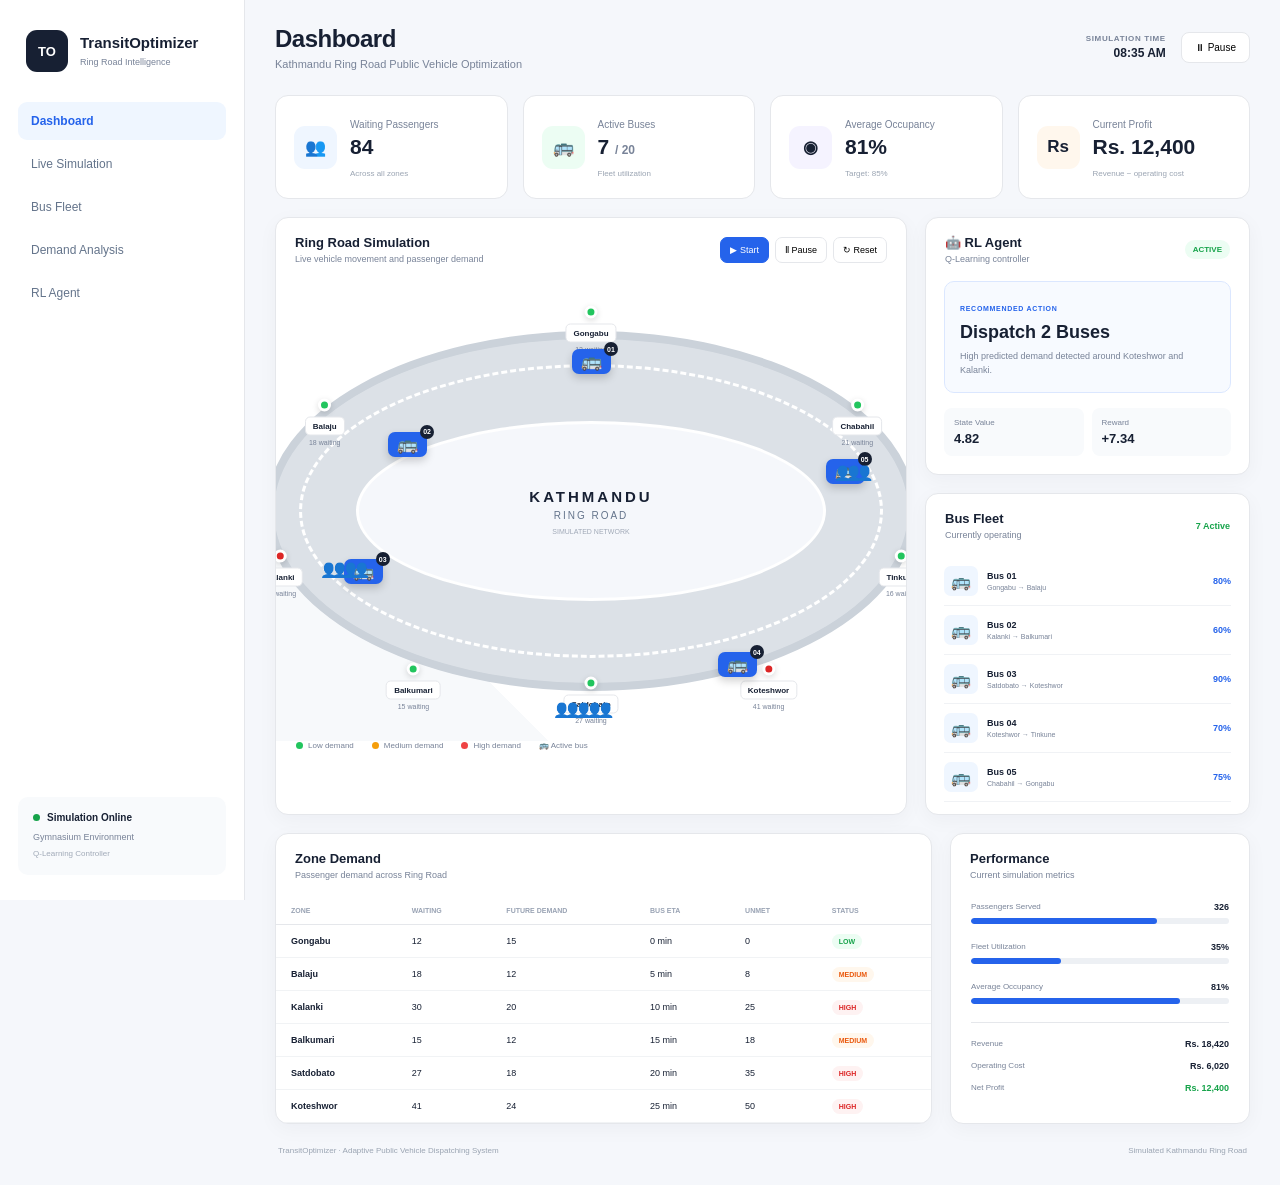
==== frontend/index.html @ d23e1bdd "feat:add static frontend" ====
<!DOCTYPE html>
<html lang="en">
<head>
    <meta charset="UTF-8">
    <meta name="viewport" content="width=device-width, initial-scale=1.0">

    <title>TransitOptimizer</title>

    <link rel="stylesheet" href="style.css">
</head>

<body>

<div class="app">

    <!-- SIDEBAR -->
    <aside class="sidebar">

        <div class="logo">
            <div class="logo-icon">TO</div>
            <div>
                <h2>TransitOptimizer</h2>
                <span>Ring Road Intelligence</span>
            </div>
        </div>

        <nav>
            <a class="active">Dashboard</a>
            <a>Live Simulation</a>
            <a>Bus Fleet</a>
            <a>Demand Analysis</a>
            <a>RL Agent</a>
        </nav>

        <div class="sidebar-bottom">
            <div class="system-status">
                <span class="status-dot"></span>
                Simulation Online
            </div>

            <p>Gymnasium Environment</p>
            <small>Q-Learning Controller</small>
        </div>

    </aside>


    <!-- MAIN -->
    <main class="main">

        <!-- TOP BAR -->
        <header class="topbar">

            <div>
                <h1>Dashboard</h1>
                <p>Kathmandu Ring Road Public Vehicle Optimization</p>
            </div>

            <div class="top-right">

                <div class="simulation-time">
                    <span>SIMULATION TIME</span>
                    <strong>08:35 AM</strong>
                </div>

                <button class="pause-btn">
                    ⏸ Pause
                </button>

            </div>

        </header>


        <!-- KPI CARDS -->
        <section class="stats">

            <div class="stat-card">

                <div class="stat-icon blue">
                    👥
                </div>

                <div>
                    <span>Waiting Passengers</span>
                    <h2>84</h2>
                    <small>Across all zones</small>
                </div>

            </div>


            <div class="stat-card">

                <div class="stat-icon green">
                    🚌
                </div>

                <div>
                    <span>Active Buses</span>
                    <h2>7 <small>/ 20</small></h2>
                    <small>Fleet utilization</small>
                </div>

            </div>


            <div class="stat-card">

                <div class="stat-icon purple">
                    ◉
                </div>

                <div>
                    <span>Average Occupancy</span>
                    <h2>81%</h2>
                    <small>Target: 85%</small>
                </div>

            </div>


            <div class="stat-card">

                <div class="stat-icon orange">
                    Rs
                </div>

                <div>
                    <span>Current Profit</span>
                    <h2>Rs. 12,400</h2>
                    <small>Revenue − operating cost</small>
                </div>

            </div>

        </section>


        <!-- MAIN CONTENT -->
        <section class="content-grid">


            <!-- MAP -->
            <div class="card map-card">

                <div class="card-header">

                    <div>
                        <h2>Ring Road Simulation</h2>
                        <p>Live vehicle movement and passenger demand</p>
                    </div>

                    <div class="map-actions">
                        <button class="active">▶ Start</button>
                        <button>Ⅱ Pause</button>
                        <button>↻ Reset</button>
                    </div>

                </div>


                <div class="map">

                    <!-- ROAD -->
                    <div class="ring-road">

                        <div class="inner-road">

                            <div class="center-content">

                                <strong>KATHMANDU</strong>

                                <span>RING ROAD</span>

                                <small>SIMULATED NETWORK</small>

                            </div>

                        </div>

                        <!-- BUSES -->

                        <div class="bus bus1">
                            🚌
                            <span>01</span>
                        </div>

                        <div class="bus bus2">
                            🚌
                            <span>02</span>
                        </div>

                        <div class="bus bus3">
                            🚌
                            <span>03</span>
                        </div>

                        <div class="bus bus4">
                            🚌
                            <span>04</span>
                        </div>

                        <div class="bus bus5">
                            🚌
                            <span>05</span>
                        </div>


                        <!-- STOPS -->

                        <div class="stop gongabu">
                            <b>●</b>
                            <span>Gongabu</span>
                            <small>12 waiting</small>
                        </div>

                        <div class="stop balaju">
                            <b>●</b>
                            <span>Balaju</span>
                            <small>18 waiting</small>
                        </div>

                        <div class="stop kalanki high">
                            <b>●</b>
                            <span>Kalanki</span>
                            <small>30 waiting</small>
                        </div>

                        <div class="stop balkumari">
                            <b>●</b>
                            <span>Balkumari</span>
                            <small>15 waiting</small>
                        </div>

                        <div class="stop satdobato">
                            <b>●</b>
                            <span>Satdobato</span>
                            <small>27 waiting</small>
                        </div>

                        <div class="stop koteshwor high">
                            <b>●</b>
                            <span>Koteshwor</span>
                            <small>41 waiting</small>
                        </div>

                        <div class="stop tinkune">
                            <b>●</b>
                            <span>Tinkune</span>
                            <small>16 waiting</small>
                        </div>

                        <div class="stop chabahil">
                            <b>●</b>
                            <span>Chabahil</span>
                            <small>21 waiting</small>
                        </div>

                    </div>

                    <!-- PEOPLE -->

                    <div class="people people1">
                        👤 👤 👤 👤
                    </div>

                    <div class="people people2">
                        👤 👤 👤
                    </div>

                    <div class="people people3">
                        👤 👤 👤 👤 👤
                    </div>

                </div>


                <div class="legend">

                    <span>
                        <i class="green-dot"></i>
                        Low demand
                    </span>

                    <span>
                        <i class="yellow-dot"></i>
                        Medium demand
                    </span>

                    <span>
                        <i class="red-dot"></i>
                        High demand
                    </span>

                    <span>
                        🚌 Active bus
                    </span>

                </div>

            </div>


            <!-- RIGHT PANEL -->
            <div class="right-column">


                <!-- RL AGENT -->
                <div class="card agent-card">

                    <div class="card-header">

                        <div>
                            <h2>🤖 RL Agent</h2>
                            <p>Q-Learning controller</p>
                        </div>

                        <span class="agent-badge">
                            ACTIVE
                        </span>

                    </div>


                    <div class="decision">

                        <span>RECOMMENDED ACTION</span>

                        <h2>
                            Dispatch 2 Buses
                        </h2>

                        <p>
                            High predicted demand detected around
                            Koteshwor and Kalanki.
                        </p>

                    </div>


                    <div class="agent-values">

                        <div>
                            <span>State Value</span>
                            <strong>4.82</strong>
                        </div>

                        <div>
                            <span>Reward</span>
                            <strong>+7.34</strong>
                        </div>

                    </div>

                </div>


                <!-- BUS FLEET -->
                <div class="card fleet-card">

                    <div class="card-header">

                        <div>
                            <h2>Bus Fleet</h2>
                            <p>Currently operating</p>
                        </div>

                        <strong class="active-count">
                            7 Active
                        </strong>

                    </div>


                    <div class="bus-list">

                        <div class="bus-row">
                            <div class="bus-avatar">🚌</div>

                            <div>
                                <strong>Bus 01</strong>
                                <small>Gongabu → Balaju</small>
                            </div>

                            <b>80%</b>
                        </div>


                        <div class="bus-row">
                            <div class="bus-avatar">🚌</div>

                            <div>
                                <strong>Bus 02</strong>
                                <small>Kalanki → Balkumari</small>
                            </div>

                            <b>60%</b>
                        </div>


                        <div class="bus-row">
                            <div class="bus-avatar">🚌</div>

                            <div>
                                <strong>Bus 03</strong>
                                <small>Satdobato → Koteshwor</small>
                            </div>

                            <b>90%</b>
                        </div>


                        <div class="bus-row">
                            <div class="bus-avatar">🚌</div>

                            <div>
                                <strong>Bus 04</strong>
                                <small>Koteshwor → Tinkune</small>
                            </div>

                            <b>70%</b>
                        </div>


                        <div class="bus-row">
                            <div class="bus-avatar">🚌</div>

                            <div>
                                <strong>Bus 05</strong>
                                <small>Chabahil → Gongabu</small>
                            </div>

                            <b>75%</b>
                        </div>

                    </div>

                </div>

            </div>

        </section>


        <!-- LOWER SECTION -->
        <section class="lower-grid">


            <!-- DEMAND TABLE -->
            <div class="card">

                <div class="card-header">

                    <div>
                        <h2>Zone Demand</h2>
                        <p>Passenger demand across Ring Road</p>
                    </div>

                </div>


                <div class="table-wrapper">

                    <table>

                        <thead>

                        <tr>
                            <th>ZONE</th>
                            <th>WAITING</th>
                            <th>FUTURE DEMAND</th>
                            <th>BUS ETA</th>
                            <th>UNMET</th>
                            <th>STATUS</th>
                        </tr>

                        </thead>

                        <tbody>

                        <tr>
                            <td>Gongabu</td>
                            <td>12</td>
                            <td>15</td>
                            <td>0 min</td>
                            <td>0</td>
                            <td><span class="badge low">LOW</span></td>
                        </tr>

                        <tr>
                            <td>Balaju</td>
                            <td>18</td>
                            <td>12</td>
                            <td>5 min</td>
                            <td>8</td>
                            <td><span class="badge medium">MEDIUM</span></td>
                        </tr>

                        <tr>
                            <td>Kalanki</td>
                            <td>30</td>
                            <td>20</td>
                            <td>10 min</td>
                            <td>25</td>
                            <td><span class="badge high">HIGH</span></td>
                        </tr>

                        <tr>
                            <td>Balkumari</td>
                            <td>15</td>
                            <td>12</td>
                            <td>15 min</td>
                            <td>18</td>
                            <td><span class="badge medium">MEDIUM</span></td>
                        </tr>

                        <tr>
                            <td>Satdobato</td>
                            <td>27</td>
                            <td>18</td>
                            <td>20 min</td>
                            <td>35</td>
                            <td><span class="badge high">HIGH</span></td>
                        </tr>

                        <tr>
                            <td>Koteshwor</td>
                            <td>41</td>
                            <td>24</td>
                            <td>25 min</td>
                            <td>50</td>
                            <td><span class="badge high">HIGH</span></td>
                        </tr>

                        </tbody>

                    </table>

                </div>

            </div>


            <!-- PERFORMANCE -->
            <div class="card performance">

                <div class="card-header">

                    <div>
                        <h2>Performance</h2>
                        <p>Current simulation metrics</p>
                    </div>

                </div>


                <div class="metric">

                    <div>
                        <span>Passengers Served</span>
                        <strong>326</strong>
                    </div>

                    <div class="progress">
                        <i style="width:72%"></i>
                    </div>

                </div>


                <div class="metric">

                    <div>
                        <span>Fleet Utilization</span>
                        <strong>35%</strong>
                    </div>

                    <div class="progress">
                        <i style="width:35%"></i>
                    </div>

                </div>


                <div class="metric">

                    <div>
                        <span>Average Occupancy</span>
                        <strong>81%</strong>
                    </div>

                    <div class="progress">
                        <i style="width:81%"></i>
                    </div>

                </div>


                <div class="financials">

                    <div>
                        <span>Revenue</span>
                        <strong>Rs. 18,420</strong>
                    </div>

                    <div>
                        <span>Operating Cost</span>
                        <strong>Rs. 6,020</strong>
                    </div>

                    <div>
                        <span>Net Profit</span>
                        <strong class="profit">Rs. 12,400</strong>
                    </div>

                </div>

            </div>

        </section>


        <footer>
            TransitOptimizer · Adaptive Public Vehicle Dispatching System
            <span>Simulated Kathmandu Ring Road</span>
        </footer>

    </main>

</div>

<script src="app.js"></script>

</body>
</html>
---- frontend/style.css ----
* {
    margin: 0;
    padding: 0;
    box-sizing: border-box;
}

:root {

    --background: #f5f7fb;

    --white: #ffffff;

    --border: #e5e7eb;

    --text: #172033;

    --muted: #788398;

    --primary: #2563eb;

    --green: #16a34a;

    --yellow: #f59e0b;

    --red: #dc2626;

    --purple: #7c3aed;

    --orange: #ea580c;

}


body {

    font-family:
        Inter,
        -apple-system,
        BlinkMacSystemFont,
        "Segoe UI",
        sans-serif;

    background: var(--background);

    color: var(--text);

}


/* ============================= */
/* APP */
/* ============================= */

.app {

    display: flex;

    min-height: 100vh;

}


/* ============================= */
/* SIDEBAR */
/* ============================= */

.sidebar {

    width: 245px;

    background: #ffffff;

    border-right: 1px solid var(--border);

    padding: 25px 18px;

    display: flex;

    flex-direction: column;

    position: fixed;

    height: 100vh;

}


.logo {

    display: flex;

    align-items: center;

    gap: 12px;

    padding: 5px 8px 30px;

}


.logo-icon {

    width: 42px;

    height: 42px;

    border-radius: 11px;

    background: #172033;

    color: white;

    display: flex;

    align-items: center;

    justify-content: center;

    font-weight: 800;

    font-size: 13px;

}


.logo h2 {

    font-size: 15px;

}


.logo span {

    font-size: 9px;

    color: var(--muted);

}


nav {

    display: flex;

    flex-direction: column;

    gap: 5px;

}


nav a {

    padding: 12px 13px;

    border-radius: 9px;

    font-size: 12px;

    color: #64748b;

    cursor: pointer;

}


nav a:hover {

    background: #f3f6fa;

}


nav a.active {

    background: #eff6ff;

    color: var(--primary);

    font-weight: 700;

}


.sidebar-bottom {

    margin-top: auto;

    padding: 15px;

    border-radius: 10px;

    background: #f8fafc;

}


.system-status {

    display: flex;

    align-items: center;

    gap: 7px;

    font-size: 10px;

    font-weight: 600;

    margin-bottom: 9px;

}


.status-dot {

    width: 7px;

    height: 7px;

    background: var(--green);

    border-radius: 50%;

}


.sidebar-bottom p {

    font-size: 9px;

    color: var(--muted);

}


.sidebar-bottom small {

    font-size: 8px;

    color: #a0a9b7;

}


/* ============================= */
/* MAIN */
/* ============================= */

.main {

    margin-left: 245px;

    width: calc(100% - 245px);

    padding: 25px 30px;

}


/* ============================= */
/* TOPBAR */
/* ============================= */

.topbar {

    display: flex;

    justify-content: space-between;

    align-items: center;

    margin-bottom: 25px;

}


.topbar h1 {

    font-size: 24px;

    letter-spacing: -0.5px;

}


.topbar p {

    margin-top: 5px;

    font-size: 11px;

    color: var(--muted);

}


.top-right {

    display: flex;

    align-items: center;

    gap: 15px;

}


.simulation-time {

    text-align: right;

}


.simulation-time span {

    display: block;

    font-size: 8px;

    color: var(--muted);

    font-weight: 700;

    letter-spacing: .08em;

}


.simulation-time strong {

    font-size: 12px;

}


.pause-btn {

    border: 1px solid var(--border);

    background: white;

    border-radius: 8px;

    padding: 9px 13px;

    font-size: 10px;

    cursor: pointer;

}


/* ============================= */
/* STATS */
/* ============================= */

.stats {

    display: grid;

    grid-template-columns:
        repeat(4, 1fr);

    gap: 15px;

    margin-bottom: 18px;

}


.stat-card {

    background: white;

    border: 1px solid var(--border);

    border-radius: 13px;

    padding: 18px;

    display: flex;

    align-items: center;

    gap: 13px;

}


.stat-icon {

    width: 43px;

    height: 43px;

    border-radius: 11px;

    display: flex;

    align-items: center;

    justify-content: center;

    font-size: 17px;

    font-weight: 800;

}


.stat-icon.blue {

    background: #eff6ff;

}


.stat-icon.green {

    background: #ecfdf3;

}


.stat-icon.purple {

    background: #f5f3ff;

}


.stat-icon.orange {

    background: #fff7ed;

}


.stat-card span {

    font-size: 10px;

    color: var(--muted);

}


.stat-card h2 {

    font-size: 21px;

    margin: 3px 0;

}


.stat-card h2 small {

    font-size: 12px;

    color: var(--muted);

}


.stat-card small {

    font-size: 8px;

    color: #9aa4b2;

}


/* ============================= */
/* CARDS */
/* ============================= */

.card {

    background: white;

    border: 1px solid var(--border);

    border-radius: 13px;

    box-shadow:
        0 5px 20px rgba(15, 23, 42, .04);

    overflow: hidden;

}


.card-header {

    padding: 17px 19px;

    display: flex;

    justify-content: space-between;

    align-items: center;

}


.card-header h2 {

    font-size: 13px;

}


.card-header p {

    font-size: 9px;

    color: var(--muted);

    margin-top: 4px;

}


/* ============================= */
/* MAIN GRID */
/* ============================= */

.content-grid {

    display: grid;

    grid-template-columns:
        minmax(0, 1fr)
        325px;

    gap: 18px;

}


/* ============================= */
/* MAP */
/* ============================= */

.map-card {

    min-height: 570px;

}


.map-actions {

    display: flex;

    gap: 6px;

}


.map-actions button {

    border: 1px solid var(--border);

    background: white;

    border-radius: 7px;

    padding: 7px 9px;

    font-size: 9px;

    cursor: pointer;

}


.map-actions button.active {

    background: var(--primary);

    color: white;

    border-color: var(--primary);

}


.map {

    height: 460px;

    position: relative;

    overflow: hidden;

    background:

        linear-gradient(
            45deg,
            #f7f9fb 25%,
            transparent 25%
        );

}


/* Road */

.ring-road {

    position: absolute;

    width: 650px;

    height: 360px;

    border-radius: 50%;

    background: #dce1e7;

    border: 8px solid #cbd2da;

    left: 50%;

    top: 50%;

    transform: translate(-50%, -50%);

}


.ring-road::before {

    content: "";

    position: absolute;

    inset: 25px;

    border-radius: 50%;

    border: 3px dashed white;

}


.inner-road {

    position: absolute;

    width: 470px;

    height: 180px;

    border-radius: 50%;

    background: #f5f7fb;

    border: 3px solid white;

    left: 50%;

    top: 50%;

    transform: translate(-50%, -50%);

}


.center-content {

    position: absolute;

    left: 50%;

    top: 50%;

    transform: translate(-50%, -50%);

    text-align: center;

}


.center-content strong {

    display: block;

    font-size: 15px;

    letter-spacing: 3px;

}


.center-content span {

    display: block;

    color: #64748b;

    font-size: 10px;

    letter-spacing: 2px;

    margin-top: 5px;

}


.center-content small {

    display: block;

    color: #a0a9b7;

    font-size: 7px;

    margin-top: 7px;

}


/* ============================= */
/* STOPS */
/* ============================= */

.stop {

    position: absolute;

    text-align: center;

    transform: translate(-50%, -50%);

}


.stop b {

    display: block;

    width: 13px;

    height: 13px;

    border-radius: 50%;

    background: #22c55e;

    border: 3px solid white;

    box-shadow: 0 2px 6px rgba(0,0,0,.15);

    margin: auto;

    font-size: 0;

}


.stop.high b {

    background: var(--red);

}


.stop span {

    display: block;

    margin-top: 5px;

    background: white;

    border: 1px solid var(--border);

    padding: 4px 7px;

    border-radius: 5px;

    font-size: 8px;

    font-weight: 700;

    white-space: nowrap;

}


.stop small {

    display: block;

    font-size: 7px;

    color: var(--muted);

    margin-top: 3px;

}


/* positions */

.gongabu {

    left: 50%;

    top: -3%;

}


.balaju {

    left: 8%;

    top: 24%;

}


.kalanki {

    left: 1%;

    top: 68%;

}


.balkumari {

    left: 22%;

    top: 101%;

}


.satdobato {

    left: 50%;

    top: 105%;

}


.koteshwor {

    left: 78%;

    top: 101%;

}


.tinkune {

    left: 99%;

    top: 68%;

}


.chabahil {

    left: 92%;

    top: 24%;

}


/* ============================= */
/* BUSES */
/* ============================= */

.bus {

    position: absolute;

    background: #2563eb;

    color: white;

    width: 39px;

    height: 25px;

    border-radius: 7px;

    display: flex;

    align-items: center;

    justify-content: center;

    font-size: 17px;

    box-shadow: 0 4px 9px rgba(0,0,0,.18);

    z-index: 5;

}


.bus span {

    position: absolute;

    right: -7px;

    top: -7px;

    background: #172033;

    width: 14px;

    height: 14px;

    border-radius: 50%;

    font-size: 7px;

    display: flex;

    align-items: center;

    justify-content: center;

    font-weight: 700;

}


/* bus positions */

.bus1 {

    left: 47%;

    top: 3%;

}


.bus2 {

    left: 18%;

    top: 27%;

}


.bus3 {

    left: 11%;

    top: 64%;

}


.bus4 {

    left: 70%;

    top: 91%;

}


.bus5 {

    left: 87%;

    top: 35%;

}


/* ============================= */
/* PEOPLE */
/* ============================= */

.people {

    position: absolute;

    font-size: 14px;

    letter-spacing: -5px;

    z-index: 3;

}


.people1 {

    left: 7%;

    top: 61%;

}


.people2 {

    right: 6%;

    top: 40%;

}


.people3 {

    left: 44%;

    bottom: 5%;

}


/* ============================= */
/* LEGEND */
/* ============================= */

.legend {

    display: flex;

    gap: 18px;

    padding: 0 20px 17px;

    color: var(--muted);

    font-size: 8px;

}


.legend span {

    display: flex;

    align-items: center;

    gap: 5px;

}


.legend i {

    width: 7px;

    height: 7px;

    border-radius: 50%;

}


.green-dot {

    background: #22c55e;

}


.yellow-dot {

    background: #f59e0b;

}


.red-dot {

    background: #ef4444;

}


/* ============================= */
/* RIGHT COLUMN */
/* ============================= */

.right-column {

    display: flex;

    flex-direction: column;

    gap: 18px;

}


/* RL */

.agent-card {

    min-height: 250px;

}


.agent-badge {

    background: #ecfdf3;

    color: var(--green);

    font-size: 8px;

    padding: 5px 8px;

    border-radius: 99px;

    font-weight: 700;

}


.decision {

    margin: 0 18px 15px;

    background: #f7faff;

    border: 1px solid #dbe7ff;

    padding: 15px;

    border-radius: 10px;

}


.decision span {

    font-size: 7px;

    color: var(--primary);

    font-weight: 800;

    letter-spacing: .1em;

}


.decision h2 {

    margin: 7px 0;

    font-size: 18px;

}


.decision p {

    color: var(--muted);

    font-size: 9px;

    line-height: 1.5;

}


.agent-values {

    display: grid;

    grid-template-columns: 1fr 1fr;

    gap: 8px;

    padding: 0 18px 18px;

}


.agent-values div {

    background: #f8fafc;

    padding: 10px;

    border-radius: 8px;

}


.agent-values span {

    display: block;

    color: var(--muted);

    font-size: 8px;

}


.agent-values strong {

    font-size: 13px;

    display: block;

    margin-top: 4px;

}


/* ============================= */
/* FLEET */
/* ============================= */

.fleet-card {

    flex: 1;

}


.active-count {

    color: var(--green);

    font-size: 9px;

}


.bus-list {

    padding: 0 18px 12px;

}


.bus-row {

    display: grid;

    grid-template-columns: 34px 1fr auto;

    gap: 9px;

    align-items: center;

    padding: 9px 0;

    border-bottom: 1px solid #f0f2f5;

}


.bus-avatar {

    width: 34px;

    height: 30px;

    display: flex;

    justify-content: center;

    align-items: center;

    background: #eff6ff;

    border-radius: 7px;

}


.bus-row strong {

    display: block;

    font-size: 9px;

}


.bus-row small {

    display: block;

    font-size: 7px;

    color: var(--muted);

    margin-top: 3px;

}


.bus-row > b {

    font-size: 9px;

    color: var(--primary);

}


/* ============================= */
/* LOWER GRID */
/* ============================= */

.lower-grid {

    display: grid;

    grid-template-columns:
        minmax(0, 1.6fr)
        minmax(300px, .7fr);

    gap: 18px;

    margin-top: 18px;

}


/* ============================= */
/* TABLE */
/* ============================= */

.table-wrapper {

    overflow-x: auto;

}


table {

    width: 100%;

    border-collapse: collapse;

}


th {

    color: #98a2b3;

    font-size: 7px;

    text-align: left;

    padding: 10px 15px;

    border-bottom: 1px solid var(--border);

}


td {

    padding: 11px 15px;

    font-size: 9px;

    border-bottom: 1px solid #f1f3f5;

}


td:first-child {

    font-weight: 700;

}


.badge {

    padding: 4px 7px;

    border-radius: 99px;

    font-size: 7px;

    font-weight: 800;

}


.badge.low {

    background: #ecfdf3;

    color: var(--green);

}


.badge.medium {

    background: #fff7ed;

    color: var(--orange);

}


.badge.high {

    background: #fef2f2;

    color: var(--red);

}


/* ============================= */
/* PERFORMANCE */
/* ============================= */

.metric {

    padding: 5px 20px 13px;

}


.metric > div:first-child {

    display: flex;

    justify-content: space-between;

    margin-bottom: 6px;

}


.metric span {

    color: var(--muted);

    font-size: 8px;

}


.metric strong {

    font-size: 9px;

}


.progress {

    height: 6px;

    background: #edf0f4;

    border-radius: 99px;

    overflow: hidden;

}


.progress i {

    display: block;

    height: 100%;

    background: var(--primary);

    border-radius: inherit;

}


.financials {

    margin: 5px 20px 18px;

    padding-top: 10px;

    border-top: 1px solid var(--border);

}


.financials div {

    display: flex;

    justify-content: space-between;

    padding: 6px 0;

}


.financials span {

    color: var(--muted);

    font-size: 8px;

}


.financials strong {

    font-size: 9px;

}


.financials .profit {

    color: var(--green);

}


/* ============================= */
/* FOOTER */
/* ============================= */

footer {

    padding: 22px 3px 5px;

    color: #9aa4b2;

    font-size: 8px;

    display: flex;

    justify-content: space-between;

}


/* ============================= */
/* RESPONSIVE */
/* ============================= */

@media (max-width: 1200px) {

    .stats {

        grid-template-columns:
            repeat(2, 1fr);

    }

    .content-grid {

        grid-template-columns: 1fr;

    }

    .right-column {

        display: grid;

        grid-template-columns: 1fr 1fr;

    }

}


@media (max-width: 850px) {

    .sidebar {

        display: none;

    }

    .main {

        margin-left: 0;

        width: 100%;

        padding: 18px;

    }

    .lower-grid {

        grid-template-columns: 1fr;

    }

}


@media (max-width: 600px) {

    .stats {

        grid-template-columns: 1fr;

    }

    .right-column {

        grid-template-columns: 1fr;

    }

    .top-right {

        display: none;

    }

}
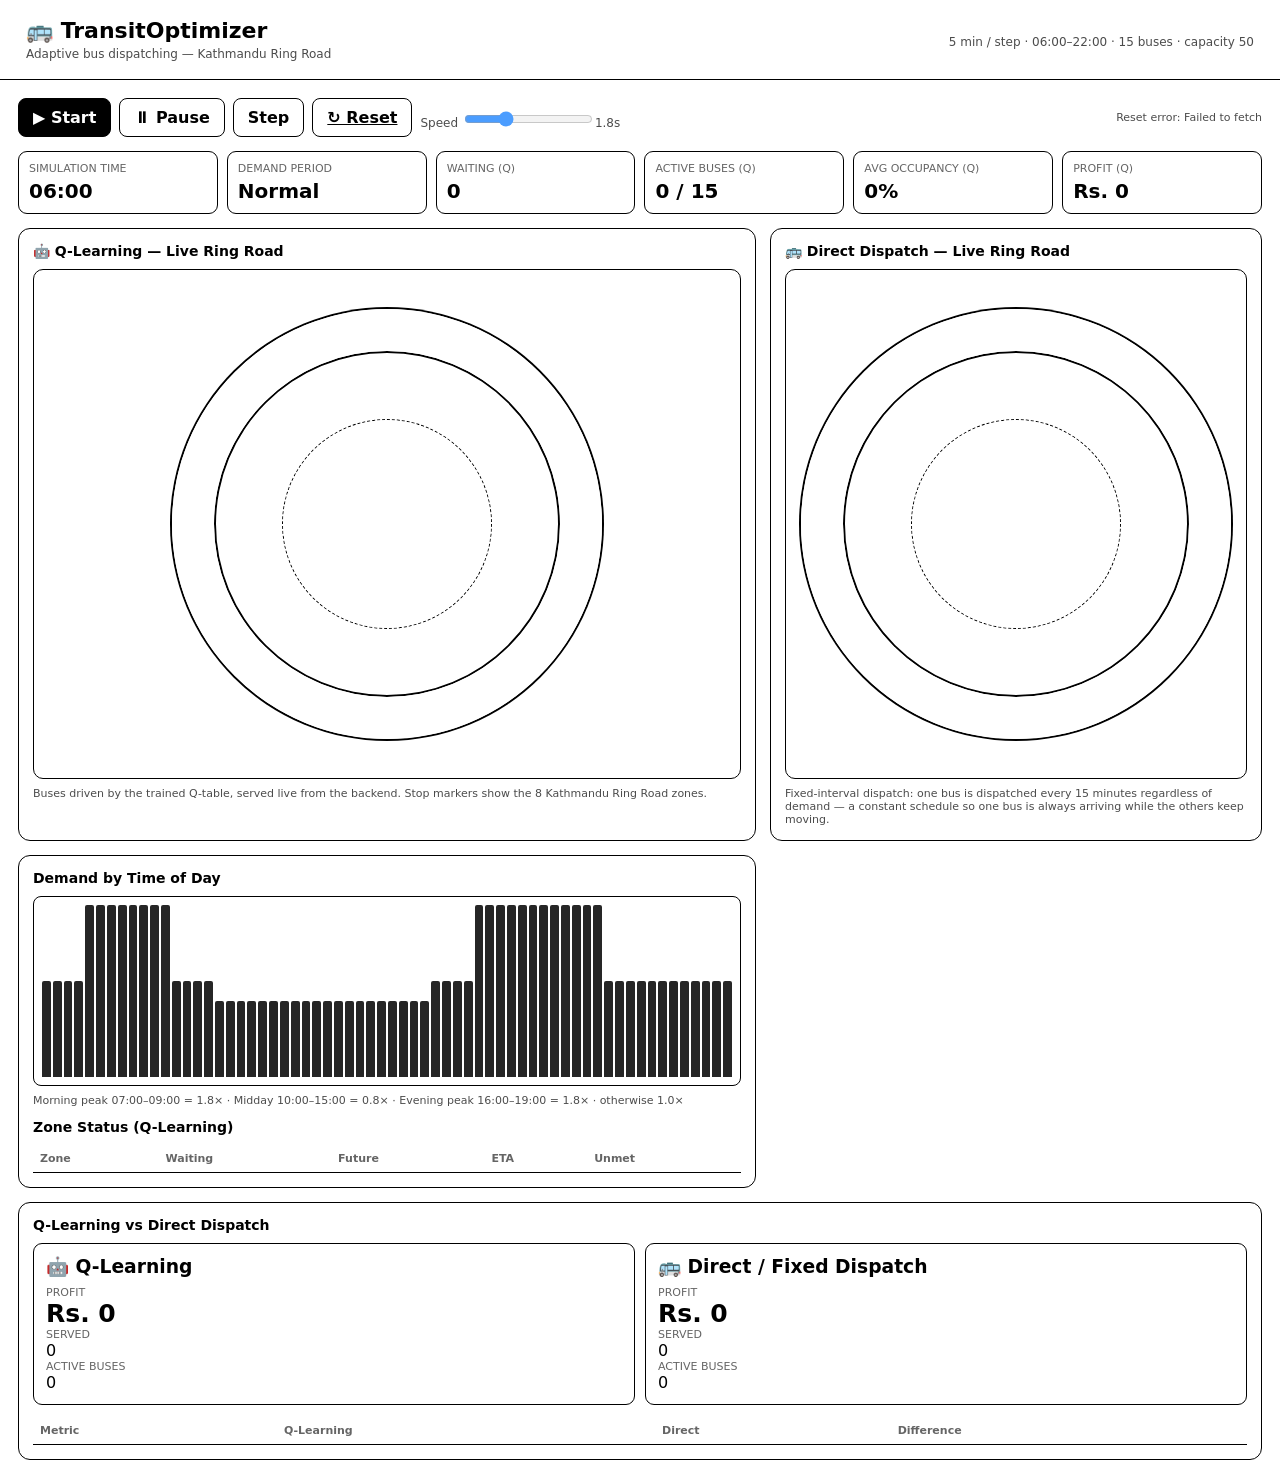
==== commit c49db9c0: "chore:minor change in folder structure" ====
--- a/frontend/index.html
+++ b/frontend/index.html
@@ -1,636 +1,362 @@
 <!DOCTYPE html>
 <html lang="en">
 <head>
-    <meta charset="UTF-8">
-    <meta name="viewport" content="width=device-width, initial-scale=1.0">
-
-    <title>TransitOptimizer</title>
-
-    <link rel="stylesheet" href="style.css">
+<meta charset="UTF-8">
+<meta name="viewport" content="width=device-width,initial-scale=1.0">
+<title>TransitOptimizer — Kathmandu Ring Road Simulation</title>
+<style>
+*{box-sizing:border-box}
+body{margin:0;font-family:Inter,system-ui,Arial,sans-serif;background:#ffffff;color:#000000}
+header{padding:18px 26px;background:#ffffff;border-bottom:1px solid #000000;display:flex;justify-content:space-between;align-items:center}
+h1{margin:0;font-size:22px;color:#000000}.sub{color:#000000;font-size:12px;margin-top:4px;opacity:.7}
+button,input{font:inherit}
+button{background:#000000;border:1px solid #000000;color:#ffffff;padding:9px 14px;border-radius:8px;cursor:pointer;font-weight:600}
+button.secondary{background:#ffffff;color:#000000;border-color:#000000}
+button.danger{background:#ffffff;color:#000000;border-color:#000000;text-decoration:underline}
+button:disabled{opacity:.4;cursor:not-allowed}
+main{padding:18px;max-width:1500px;margin:auto}
+.toolbar{display:flex;gap:8px;flex-wrap:wrap;align-items:center;margin-bottom:14px}
+.grid{display:grid;grid-template-columns:1.5fr 1fr;gap:14px}
+.card{background:#ffffff;border:1px solid #000000;border-radius:12px;padding:14px}
+.stats{display:grid;grid-template-columns:repeat(6,1fr);gap:9px}
+.stat{background:#ffffff;border:1px solid #000000;border-radius:9px;padding:10px}
+.label{font-size:11px;color:#000000;opacity:.6}
+.value{font-size:20px;font-weight:700;margin-top:4px;color:#000000}
+#road,#directRoad{height:510px;position:relative;overflow:hidden;background:#ffffff;border-radius:10px;border:1px solid #000000}
+.roadRing{position:absolute;width:430px;height:430px;border:42px solid #ffffff;border-radius:50%;left:50%;top:50%;transform:translate(-50%,-50%);box-shadow:0 0 0 2px #000000 inset,0 0 0 2px #000000}
+.roadCenter{position:absolute;width:210px;height:210px;border-radius:50%;left:50%;top:50%;transform:translate(-50%,-50%);border:1px dashed #000000;background:#ffffff}
+.stop{position:absolute;width:92px;text-align:center;transform:translate(-50%,-50%);font-size:11px;color:#000000;font-weight:600}
+.dot{width:10px;height:10px;border-radius:50%;background:#000000;margin:auto auto 4px;border:2px solid #ffffff;box-shadow:0 0 0 1px #000000}
+.bus{position:absolute;width:30px;height:17px;border-radius:5px;background:#000000;border:2px solid #ffffff;box-shadow:0 0 0 1px #000000;transform:translate(-50%,-50%);font-size:8px;color:#ffffff;text-align:center;line-height:13px;font-weight:bold;z-index:5;transition:left 2.8s linear,top 2.8s linear}
+.persons{position:absolute;font-size:10px;color:#000000;transform:translate(-50%,-50%);z-index:4;font-weight:600}
+.legend{font-size:11px;color:#000000;margin-top:8px;opacity:.7}
+.panelTitle{font-size:14px;font-weight:700;margin-bottom:10px;color:#000000}
+table{width:100%;border-collapse:collapse;font-size:11px}
+th,td{text-align:left;padding:7px;border-bottom:1px solid #000000;color:#000000}
+th{opacity:.6;font-weight:600}
+.peak{text-decoration:underline}.low{font-style:italic}
+.chart{height:190px;display:flex;align-items:flex-end;gap:2px;padding:8px;background:#ffffff;border:1px solid #000000;border-radius:8px;overflow:hidden}
+.bar{min-width:3px;flex:1;background:#000000;border-radius:2px 2px 0 0;opacity:.85}
+.compare{display:grid;grid-template-columns:1fr 1fr;gap:10px}
+.method{background:#ffffff;border:1px solid #000000;border-radius:9px;padding:12px}
+.method h3{margin:0 0 8px;color:#000000}
+.big{font-size:25px;font-weight:800;color:#000000}
+.statusMsg{font-size:11px;margin-left:auto;opacity:.7}
+@media(max-width:1050px){.grid{grid-template-columns:1fr}.stats{grid-template-columns:repeat(3,1fr)}}
+@media(max-width:600px){.stats{grid-template-columns:repeat(2,1fr)}#road,#directRoad{height:430px}.roadRing{width:340px;height:340px;border-width:34px}}
+</style>
 </head>
-
 <body>
-
-<div class="app">
-
-    <!-- SIDEBAR -->
-    <aside class="sidebar">
-
-        <div class="logo">
-            <div class="logo-icon">TO</div>
-            <div>
-                <h2>TransitOptimizer</h2>
-                <span>Ring Road Intelligence</span>
-            </div>
-        </div>
-
-        <nav>
-            <a class="active">Dashboard</a>
-            <a>Live Simulation</a>
-            <a>Bus Fleet</a>
-            <a>Demand Analysis</a>
-            <a>RL Agent</a>
-        </nav>
-
-        <div class="sidebar-bottom">
-            <div class="system-status">
-                <span class="status-dot"></span>
-                Simulation Online
-            </div>
-
-            <p>Gymnasium Environment</p>
-            <small>Q-Learning Controller</small>
-        </div>
-
-    </aside>
-
-
-    <!-- MAIN -->
-    <main class="main">
-
-        <!-- TOP BAR -->
-        <header class="topbar">
-
-            <div>
-                <h1>Dashboard</h1>
-                <p>Kathmandu Ring Road Public Vehicle Optimization</p>
-            </div>
-
-            <div class="top-right">
-
-                <div class="simulation-time">
-                    <span>SIMULATION TIME</span>
-                    <strong>08:35 AM</strong>
-                </div>
-
-                <button class="pause-btn">
-                    ⏸ Pause
-                </button>
-
-            </div>
-
-        </header>
-
-
-        <!-- KPI CARDS -->
-        <section class="stats">
-
-            <div class="stat-card">
-
-                <div class="stat-icon blue">
-                    👥
-                </div>
-
-                <div>
-                    <span>Waiting Passengers</span>
-                    <h2>84</h2>
-                    <small>Across all zones</small>
-                </div>
-
-            </div>
-
-
-            <div class="stat-card">
-
-                <div class="stat-icon green">
-                    🚌
-                </div>
-
-                <div>
-                    <span>Active Buses</span>
-                    <h2>7 <small>/ 20</small></h2>
-                    <small>Fleet utilization</small>
-                </div>
-
-            </div>
-
-
-            <div class="stat-card">
-
-                <div class="stat-icon purple">
-                    ◉
-                </div>
-
-                <div>
-                    <span>Average Occupancy</span>
-                    <h2>81%</h2>
-                    <small>Target: 85%</small>
-                </div>
-
-            </div>
-
-
-            <div class="stat-card">
-
-                <div class="stat-icon orange">
-                    Rs
-                </div>
-
-                <div>
-                    <span>Current Profit</span>
-                    <h2>Rs. 12,400</h2>
-                    <small>Revenue − operating cost</small>
-                </div>
-
-            </div>
-
-        </section>
-
-
-        <!-- MAIN CONTENT -->
-        <section class="content-grid">
-
-
-            <!-- MAP -->
-            <div class="card map-card">
-
-                <div class="card-header">
-
-                    <div>
-                        <h2>Ring Road Simulation</h2>
-                        <p>Live vehicle movement and passenger demand</p>
-                    </div>
-
-                    <div class="map-actions">
-                        <button class="active">▶ Start</button>
-                        <button>Ⅱ Pause</button>
-                        <button>↻ Reset</button>
-                    </div>
-
-                </div>
-
-
-                <div class="map">
-
-                    <!-- ROAD -->
-                    <div class="ring-road">
-
-                        <div class="inner-road">
-
-                            <div class="center-content">
-
-                                <strong>KATHMANDU</strong>
-
-                                <span>RING ROAD</span>
-
-                                <small>SIMULATED NETWORK</small>
-
-                            </div>
-
-                        </div>
-
-                        <!-- BUSES -->
-
-                        <div class="bus bus1">
-                            🚌
-                            <span>01</span>
-                        </div>
-
-                        <div class="bus bus2">
-                            🚌
-                            <span>02</span>
-                        </div>
-
-                        <div class="bus bus3">
-                            🚌
-                            <span>03</span>
-                        </div>
-
-                        <div class="bus bus4">
-                            🚌
-                            <span>04</span>
-                        </div>
-
-                        <div class="bus bus5">
-                            🚌
-                            <span>05</span>
-                        </div>
-
-
-                        <!-- STOPS -->
-
-                        <div class="stop gongabu">
-                            <b>●</b>
-                            <span>Gongabu</span>
-                            <small>12 waiting</small>
-                        </div>
-
-                        <div class="stop balaju">
-                            <b>●</b>
-                            <span>Balaju</span>
-                            <small>18 waiting</small>
-                        </div>
-
-                        <div class="stop kalanki high">
-                            <b>●</b>
-                            <span>Kalanki</span>
-                            <small>30 waiting</small>
-                        </div>
-
-                        <div class="stop balkumari">
-                            <b>●</b>
-                            <span>Balkumari</span>
-                            <small>15 waiting</small>
-                        </div>
-
-                        <div class="stop satdobato">
-                            <b>●</b>
-                            <span>Satdobato</span>
-                            <small>27 waiting</small>
-                        </div>
-
-                        <div class="stop koteshwor high">
-                            <b>●</b>
-                            <span>Koteshwor</span>
-                            <small>41 waiting</small>
-                        </div>
-
-                        <div class="stop tinkune">
-                            <b>●</b>
-                            <span>Tinkune</span>
-                            <small>16 waiting</small>
-                        </div>
-
-                        <div class="stop chabahil">
-                            <b>●</b>
-                            <span>Chabahil</span>
-                            <small>21 waiting</small>
-                        </div>
-
-                    </div>
-
-                    <!-- PEOPLE -->
-
-                    <div class="people people1">
-                        👤 👤 👤 👤
-                    </div>
-
-                    <div class="people people2">
-                        👤 👤 👤
-                    </div>
-
-                    <div class="people people3">
-                        👤 👤 👤 👤 👤
-                    </div>
-
-                </div>
-
-
-                <div class="legend">
-
-                    <span>
-                        <i class="green-dot"></i>
-                        Low demand
-                    </span>
-
-                    <span>
-                        <i class="yellow-dot"></i>
-                        Medium demand
-                    </span>
-
-                    <span>
-                        <i class="red-dot"></i>
-                        High demand
-                    </span>
-
-                    <span>
-                        🚌 Active bus
-                    </span>
-
-                </div>
-
-            </div>
-
-
-            <!-- RIGHT PANEL -->
-            <div class="right-column">
-
-
-                <!-- RL AGENT -->
-                <div class="card agent-card">
-
-                    <div class="card-header">
-
-                        <div>
-                            <h2>🤖 RL Agent</h2>
-                            <p>Q-Learning controller</p>
-                        </div>
-
-                        <span class="agent-badge">
-                            ACTIVE
-                        </span>
-
-                    </div>
-
-
-                    <div class="decision">
-
-                        <span>RECOMMENDED ACTION</span>
-
-                        <h2>
-                            Dispatch 2 Buses
-                        </h2>
-
-                        <p>
-                            High predicted demand detected around
-                            Koteshwor and Kalanki.
-                        </p>
-
-                    </div>
-
-
-                    <div class="agent-values">
-
-                        <div>
-                            <span>State Value</span>
-                            <strong>4.82</strong>
-                        </div>
-
-                        <div>
-                            <span>Reward</span>
-                            <strong>+7.34</strong>
-                        </div>
-
-                    </div>
-
-                </div>
-
-
-                <!-- BUS FLEET -->
-                <div class="card fleet-card">
-
-                    <div class="card-header">
-
-                        <div>
-                            <h2>Bus Fleet</h2>
-                            <p>Currently operating</p>
-                        </div>
-
-                        <strong class="active-count">
-                            7 Active
-                        </strong>
-
-                    </div>
-
-
-                    <div class="bus-list">
-
-                        <div class="bus-row">
-                            <div class="bus-avatar">🚌</div>
-
-                            <div>
-                                <strong>Bus 01</strong>
-                                <small>Gongabu → Balaju</small>
-                            </div>
-
-                            <b>80%</b>
-                        </div>
-
-
-                        <div class="bus-row">
-                            <div class="bus-avatar">🚌</div>
-
-                            <div>
-                                <strong>Bus 02</strong>
-                                <small>Kalanki → Balkumari</small>
-                            </div>
-
-                            <b>60%</b>
-                        </div>
-
-
-                        <div class="bus-row">
-                            <div class="bus-avatar">🚌</div>
-
-                            <div>
-                                <strong>Bus 03</strong>
-                                <small>Satdobato → Koteshwor</small>
-                            </div>
-
-                            <b>90%</b>
-                        </div>
-
-
-                        <div class="bus-row">
-                            <div class="bus-avatar">🚌</div>
-
-                            <div>
-                                <strong>Bus 04</strong>
-                                <small>Koteshwor → Tinkune</small>
-                            </div>
-
-                            <b>70%</b>
-                        </div>
-
-
-                        <div class="bus-row">
-                            <div class="bus-avatar">🚌</div>
-
-                            <div>
-                                <strong>Bus 05</strong>
-                                <small>Chabahil → Gongabu</small>
-                            </div>
-
-                            <b>75%</b>
-                        </div>
-
-                    </div>
-
-                </div>
-
-            </div>
-
-        </section>
-
-
-        <!-- LOWER SECTION -->
-        <section class="lower-grid">
-
-
-            <!-- DEMAND TABLE -->
-            <div class="card">
-
-                <div class="card-header">
-
-                    <div>
-                        <h2>Zone Demand</h2>
-                        <p>Passenger demand across Ring Road</p>
-                    </div>
-
-                </div>
-
-
-                <div class="table-wrapper">
-
-                    <table>
-
-                        <thead>
-
-                        <tr>
-                            <th>ZONE</th>
-                            <th>WAITING</th>
-                            <th>FUTURE DEMAND</th>
-                            <th>BUS ETA</th>
-                            <th>UNMET</th>
-                            <th>STATUS</th>
-                        </tr>
-
-                        </thead>
-
-                        <tbody>
-
-                        <tr>
-                            <td>Gongabu</td>
-                            <td>12</td>
-                            <td>15</td>
-                            <td>0 min</td>
-                            <td>0</td>
-                            <td><span class="badge low">LOW</span></td>
-                        </tr>
-
-                        <tr>
-                            <td>Balaju</td>
-                            <td>18</td>
-                            <td>12</td>
-                            <td>5 min</td>
-                            <td>8</td>
-                            <td><span class="badge medium">MEDIUM</span></td>
-                        </tr>
-
-                        <tr>
-                            <td>Kalanki</td>
-                            <td>30</td>
-                            <td>20</td>
-                            <td>10 min</td>
-                            <td>25</td>
-                            <td><span class="badge high">HIGH</span></td>
-                        </tr>
-
-                        <tr>
-                            <td>Balkumari</td>
-                            <td>15</td>
-                            <td>12</td>
-                            <td>15 min</td>
-                            <td>18</td>
-                            <td><span class="badge medium">MEDIUM</span></td>
-                        </tr>
-
-                        <tr>
-                            <td>Satdobato</td>
-                            <td>27</td>
-                            <td>18</td>
-                            <td>20 min</td>
-                            <td>35</td>
-                            <td><span class="badge high">HIGH</span></td>
-                        </tr>
-
-                        <tr>
-                            <td>Koteshwor</td>
-                            <td>41</td>
-                            <td>24</td>
-                            <td>25 min</td>
-                            <td>50</td>
-                            <td><span class="badge high">HIGH</span></td>
-                        </tr>
-
-                        </tbody>
-
-                    </table>
-
-                </div>
-
-            </div>
-
-
-            <!-- PERFORMANCE -->
-            <div class="card performance">
-
-                <div class="card-header">
-
-                    <div>
-                        <h2>Performance</h2>
-                        <p>Current simulation metrics</p>
-                    </div>
-
-                </div>
-
-
-                <div class="metric">
-
-                    <div>
-                        <span>Passengers Served</span>
-                        <strong>326</strong>
-                    </div>
-
-                    <div class="progress">
-                        <i style="width:72%"></i>
-                    </div>
-
-                </div>
-
-
-                <div class="metric">
-
-                    <div>
-                        <span>Fleet Utilization</span>
-                        <strong>35%</strong>
-                    </div>
-
-                    <div class="progress">
-                        <i style="width:35%"></i>
-                    </div>
-
-                </div>
-
-
-                <div class="metric">
-
-                    <div>
-                        <span>Average Occupancy</span>
-                        <strong>81%</strong>
-                    </div>
-
-                    <div class="progress">
-                        <i style="width:81%"></i>
-                    </div>
-
-                </div>
-
-
-                <div class="financials">
-
-                    <div>
-                        <span>Revenue</span>
-                        <strong>Rs. 18,420</strong>
-                    </div>
-
-                    <div>
-                        <span>Operating Cost</span>
-                        <strong>Rs. 6,020</strong>
-                    </div>
-
-                    <div>
-                        <span>Net Profit</span>
-                        <strong class="profit">Rs. 12,400</strong>
-                    </div>
-
-                </div>
-
-            </div>
-
-        </section>
-
-
-        <footer>
-            TransitOptimizer · Adaptive Public Vehicle Dispatching System
-            <span>Simulated Kathmandu Ring Road</span>
-        </footer>
-
-    </main>
-
-</div>
-
-<script src="app.js"></script>
-
+<header>
+<div><h1>🚌 TransitOptimizer</h1><div class="sub">Adaptive bus dispatching — Kathmandu Ring Road</div></div>
+<div class="sub">5 min / step · 06:00–22:00 · 15 buses · capacity 50</div>
+</header>
+
+<main>
+<div class="toolbar">
+<button onclick="start()">▶ Start</button><button class="secondary" onclick="pause()">⏸ Pause</button>
+<button class="secondary" onclick="stepOnce()">Step</button><button class="danger" onclick="resetAll()">↻ Reset</button>
+<label class="sub">Speed <input id="speed" type="range" min="400" max="5000" value="1800"><span id="speedVal">1.8s</span></label>
+<span class="statusMsg" id="statusMsg"></span>
+</div>
+
+<div class="stats">
+<div class="stat"><div class="label">SIMULATION TIME</div><div id="time" class="value">06:00</div></div>
+<div class="stat"><div class="label">DEMAND PERIOD</div><div id="period" class="value">Normal</div></div>
+<div class="stat"><div class="label">WAITING (Q)</div><div id="waiting" class="value">0</div></div>
+<div class="stat"><div class="label">ACTIVE BUSES (Q)</div><div id="active" class="value">0 / 15</div></div>
+<div class="stat"><div class="label">AVG OCCUPANCY (Q)</div><div id="occ" class="value">0%</div></div>
+<div class="stat"><div class="label">PROFIT (Q)</div><div id="profit" class="value">Rs. 0</div></div>
+</div>
+
+<div class="grid" style="margin-top:14px">
+<div class="card">
+<div class="panelTitle">🤖 Q-Learning — Live Ring Road</div>
+<div id="road">
+<div class="roadRing"></div><div class="roadCenter"></div>
+</div>
+<div class="legend">Buses driven by the trained Q-table, served live from the backend. Stop markers show the 8 Kathmandu Ring Road zones.</div>
+</div>
+
+<div class="card">
+<div class="panelTitle">🚌 Direct Dispatch — Live Ring Road</div>
+<div id="directRoad">
+<div class="roadRing"></div><div class="roadCenter"></div>
+</div>
+<div class="legend">Fixed-interval dispatch: one bus is dispatched every 15 minutes regardless of demand — a constant schedule so one bus is always arriving while the others keep moving.</div>
+</div>
+
+<div class="card">
+<div class="panelTitle">Demand by Time of Day</div>
+<div class="chart" id="demandChart"></div>
+<div class="legend">Morning peak 07:00–09:00 = 1.8× · Midday 10:00–15:00 = 0.8× · Evening peak 16:00–19:00 = 1.8× · otherwise 1.0×</div>
+<div style="height:12px"></div>
+<div class="panelTitle">Zone Status (Q-Learning)</div>
+<table><thead><tr><th>Zone</th><th>Waiting</th><th>Future</th><th>ETA</th><th>Unmet</th></tr></thead><tbody id="zones"></tbody></table>
+</div>
+</div>
+
+<div class="card" style="margin-top:14px">
+<div class="panelTitle">Q-Learning vs Direct Dispatch</div>
+<div class="compare">
+<div class="method"><h3>🤖 Q-Learning</h3><div class="label">PROFIT</div><div id="qProfit" class="big">Rs. 0</div><div class="label">SERVED</div><div id="qServed">0</div><div class="label">ACTIVE BUSES</div><div id="qActive">0</div></div>
+<div class="method"><h3>🚌 Direct / Fixed Dispatch</h3><div class="label">PROFIT</div><div id="dProfit" class="big">Rs. 0</div><div class="label">SERVED</div><div id="dServed">0</div><div class="label">ACTIVE BUSES</div><div id="dActive">0</div></div>
+</div>
+<div style="height:12px"></div>
+<table><thead><tr><th>Metric</th><th>Q-Learning</th><th>Direct</th><th>Difference</th></tr></thead><tbody id="comparison"></tbody></table>
+</div>
+</main>
+
+<script>
+const Z=["Gongabu","Balaju","Kalanki","Balkhu","Satdobato","Koteshwor","Tinkune","Chabahil"];
+
+// Ring geometry for a canvas: circle center + road radius (px).
+function ringGeo(el){
+  const ring=el.querySelector(".roadRing");
+  const cw=el.clientWidth||430, ch=el.clientHeight||430;
+  const R=ring?ring.offsetWidth/2:215;
+  return {cx:cw/2, cy:ch/2, R};
+}
+
+// Point on the ring at a zone angle, offset transversely by `off` px
+// (negative = inside the road, positive = outside the road).
+function zonePoint(geo, i, off){
+  const a=(i/8)*2*Math.PI-Math.PI/2;
+  const R=geo.R+off;
+  return {x:geo.cx+R*Math.cos(a), y:geo.cy+R*Math.sin(a)};
+}
+
+// Backend base URL — same origin by default. Change if the API is hosted elsewhere.
+const API_BASE = "http://127.0.0.1:8000";
+
+let timer=null;
+let latest=null; // last payload received from the backend
+let running=false;
+
+function money(n){return "Rs. "+Math.round(n||0).toLocaleString()}
+
+function setStatus(msg){document.getElementById("statusMsg").textContent=msg||""}
+
+async function apiReset(){
+  const res=await fetch(API_BASE+"/api/simulation/reset",{method:"POST"});
+  if(!res.ok) throw new Error("reset failed: "+res.status);
+  return res.json();
+}
+
+async function apiStep(action=null){
+  const res=await fetch(API_BASE+"/api/simulation/step",{
+    method:"POST",
+    headers:{"Content-Type":"application/json"},
+    body:JSON.stringify({action})
+  });
+  if(!res.ok){
+    const detail=await res.text();
+    throw new Error("step failed: "+res.status+" "+detail);
+  }
+  return res.json();
+}
+
+async function apiCurrent(){
+  const res=await fetch(API_BASE+"/api/simulation");
+  if(!res.ok) throw new Error("fetch state failed: "+res.status);
+  return res.json();
+}
+
+function periodFor(timeHour){
+  if((timeHour>=7&&timeHour<9)||(timeHour>=16&&timeHour<19)) return "Peak";
+  if(timeHour>=10&&timeHour<15) return "Low";
+  return "Normal";
+}
+
+function renderRoadFor(elId, state, prefix){
+  const r=document.getElementById(elId);
+  if(!r) return;
+  const geo=ringGeo(r);
+
+  // ---- Stops: fixed on the road (built once per canvas) ----
+  if(!r.dataset.stopsBuilt){
+    Z.forEach((z,i)=>{
+      const p=zonePoint(geo,i,-22);
+      const d=document.createElement("div");
+      d.className="stop";
+      d.style.left=p.x+"px";
+      d.style.top=p.y+"px";
+      d.innerHTML='<div class="dot"></div>'+z;
+      r.appendChild(d);
+    });
+    r.dataset.stopsBuilt="1";
+  }
+
+  // ---- Waiting persons: shown outside the ring, aligned to each zone ----
+  r.querySelectorAll(".persons").forEach(e=>e.remove());
+  const preds=(state&&state.zone_predictions)||[];
+  Z.forEach((z,i)=>{
+    const zp=preds[i]||{};
+    const waiting=zp.waiting??zp.total_waiting??"";
+    const p=zonePoint(geo,i,26);
+    const pe=document.createElement("div");
+    pe.className="persons";
+    pe.style.left=p.x+"px";
+    pe.style.top=p.y+"px";
+    pe.textContent="👤 "+(typeof waiting==="number"?Math.round(waiting):waiting);
+    r.appendChild(pe);
+  });
+
+  // ---- Buses: reuse elements by id so the CSS transition animates
+  // movement along the road as they travel between zones ----
+  const dur=Math.max(0.25, Math.min(busDur(),6));
+  const buses=(state&&state.buses)||[];
+  const seen=new Set();
+  buses.forEach(b=>{
+    const id=b.id??"";
+    const zone=(b.position??b.zone??0)%8;
+    const p=zonePoint(geo,zone,0);
+    let e=r.querySelector('.bus[data-bus-id="'+id+'"]');
+    if(!e){
+      e=document.createElement("div");
+      e.className="bus";
+      e.setAttribute("data-bus-id",id);
+      e.textContent=prefix+id;
+      r.appendChild(e);
+    }
+    seen.add(id);
+    e.style.transition="left "+dur+"s linear, top "+dur+"s linear";
+    e.style.left=p.x+"px";
+    e.style.top=p.y+"px";
+  });
+  r.querySelectorAll(".bus").forEach(e=>{
+    if(!seen.has(e.getAttribute("data-bus-id"))) e.remove();
+  });
+}
+
+function renderZones(state){
+  const preds = (state && state.zone_predictions) || [];
+  const rows = Z.map((z,i)=>{
+    const zp = preds[i] || {};
+    const waiting = zp.waiting ?? "-";
+    const future = zp.future ?? zp.future_demand ?? "-";
+    const eta = zp.bus_eta ?? zp.eta ?? "-";
+    const unmet = zp.unmet_demand ?? zp.unmet ?? "-";
+    return `<tr><td>${z}</td><td>${waiting}</td><td>${future}</td><td>${eta}</td><td>${unmet}</td></tr>`;
+  }).join("");
+  document.getElementById("zones").innerHTML=rows;
+}
+
+function renderStats(payload){
+  const q = payload.q_learning || {};
+  const d = payload.direct || {};
+  const comp = payload.comparison || {};
+
+  document.getElementById("time").textContent = q.time_label || "--:--";
+  const p = periodFor(q.time ?? 0);
+  const pe = document.getElementById("period");
+  pe.textContent = p;
+  pe.className = "value " + (p==="Peak" ? "peak" : p==="Low" ? "low" : "");
+
+  document.getElementById("waiting").textContent = q.total_waiting ?? 0;
+  document.getElementById("active").textContent = (q.active_buses ?? 0) + " / 15";
+  document.getElementById("occ").textContent = (q.occupancy_percent ?? 0).toFixed(1) + "%";
+  document.getElementById("profit").textContent = money(q.profit);
+
+  document.getElementById("qProfit").textContent = money(q.profit);
+  document.getElementById("qServed").textContent = (q.total_served ?? 0).toLocaleString();
+  document.getElementById("qActive").textContent = q.active_buses ?? 0;
+
+  document.getElementById("dProfit").textContent = money(d.profit);
+  document.getElementById("dServed").textContent = (d.total_served ?? 0).toLocaleString();
+  document.getElementById("dActive").textContent = d.active_buses ?? 0;
+
+  const rows=[
+    ["Profit", q.profit ?? 0, d.profit ?? 0],
+    ["Served", q.total_served ?? 0, d.total_served ?? 0],
+    ["Waiting", q.total_waiting ?? 0, d.total_waiting ?? 0],
+    ["Occupancy %", q.occupancy_percent ?? 0, d.occupancy_percent ?? 0],
+  ];
+  document.getElementById("comparison").innerHTML = rows.map(x=>{
+    const diff = (x[1]-x[2]);
+    return `<tr><td>${x[0]}</td><td>${(typeof x[1]==="number"?x[1].toFixed(0):x[1])}</td><td>${(typeof x[2]==="number"?x[2].toFixed(0):x[2])}</td><td>${diff.toFixed(0)}</td></tr>`;
+  }).join("");
+
+  renderRoadFor("road", q, "");
+  renderRoadFor("directRoad", d, "D");
+  renderZones(q);
+}
+
+async function resetAll(){
+  pause();
+  setStatus("Resetting…");
+  try{
+    const payload = await apiReset();
+    latest = payload;
+    renderStats(payload);
+    setStatus("");
+  }catch(err){
+    setStatus("Reset error: "+err.message);
+  }
+}
+
+let stepping=false;
+
+function stepInterval(){ return +document.getElementById("speed").value; }
+function busDur(){ return stepInterval()/1000*0.9; }
+
+async function stepOnce(){
+  if(stepping) return; // never stack overlapping requests
+  stepping=true;
+  setStatus("Stepping…");
+  try{
+    const payload = await apiStep(null); // null => use trained Q-table policy
+    latest = payload;
+    renderStats(payload);
+    setStatus("");
+    if(payload.terminated || payload.truncated){
+      pause();
+      setStatus("Simulation finished — press Reset to run again.");
+    }
+  }catch(err){
+    pause();
+    setStatus("Step error: "+err.message);
+  }finally{
+    stepping=false;
+  }
+}
+
+function start(){
+  if(timer) return;
+  running=true;
+  timer=setInterval(stepOnce, stepInterval());
+}
+
+function pause(){
+  clearInterval(timer);
+  timer=null;
+  running=false;
+}
+
+function updateSpeed(){
+  const v=stepInterval();
+  document.getElementById("speedVal").textContent=(v/1000).toFixed(1)+"s";
+  if(timer){ pause(); start(); }
+}
+
+document.getElementById("speed").oninput=updateSpeed;
+
+function drawDemand(){
+  const c=document.getElementById("demandChart");
+  c.innerHTML="";
+  for(let t=6;t<22;t+=.25){
+    const h=t;
+    const m=(h>=7&&h<9||h>=16&&h<19)?1.8:(h>=10&&h<15)?.8:1;
+    const b=document.createElement("div");
+    b.className="bar";
+    b.style.height=(m/1.8*100)+"%";
+    b.title=Math.floor(h)+":"+String(Math.round((h%1)*60)).padStart(2,"0")+" ×"+m;
+    c.appendChild(b);
+  }
+}
+
+drawDemand();
+resetAll();
+</script>
 </body>
 </html>
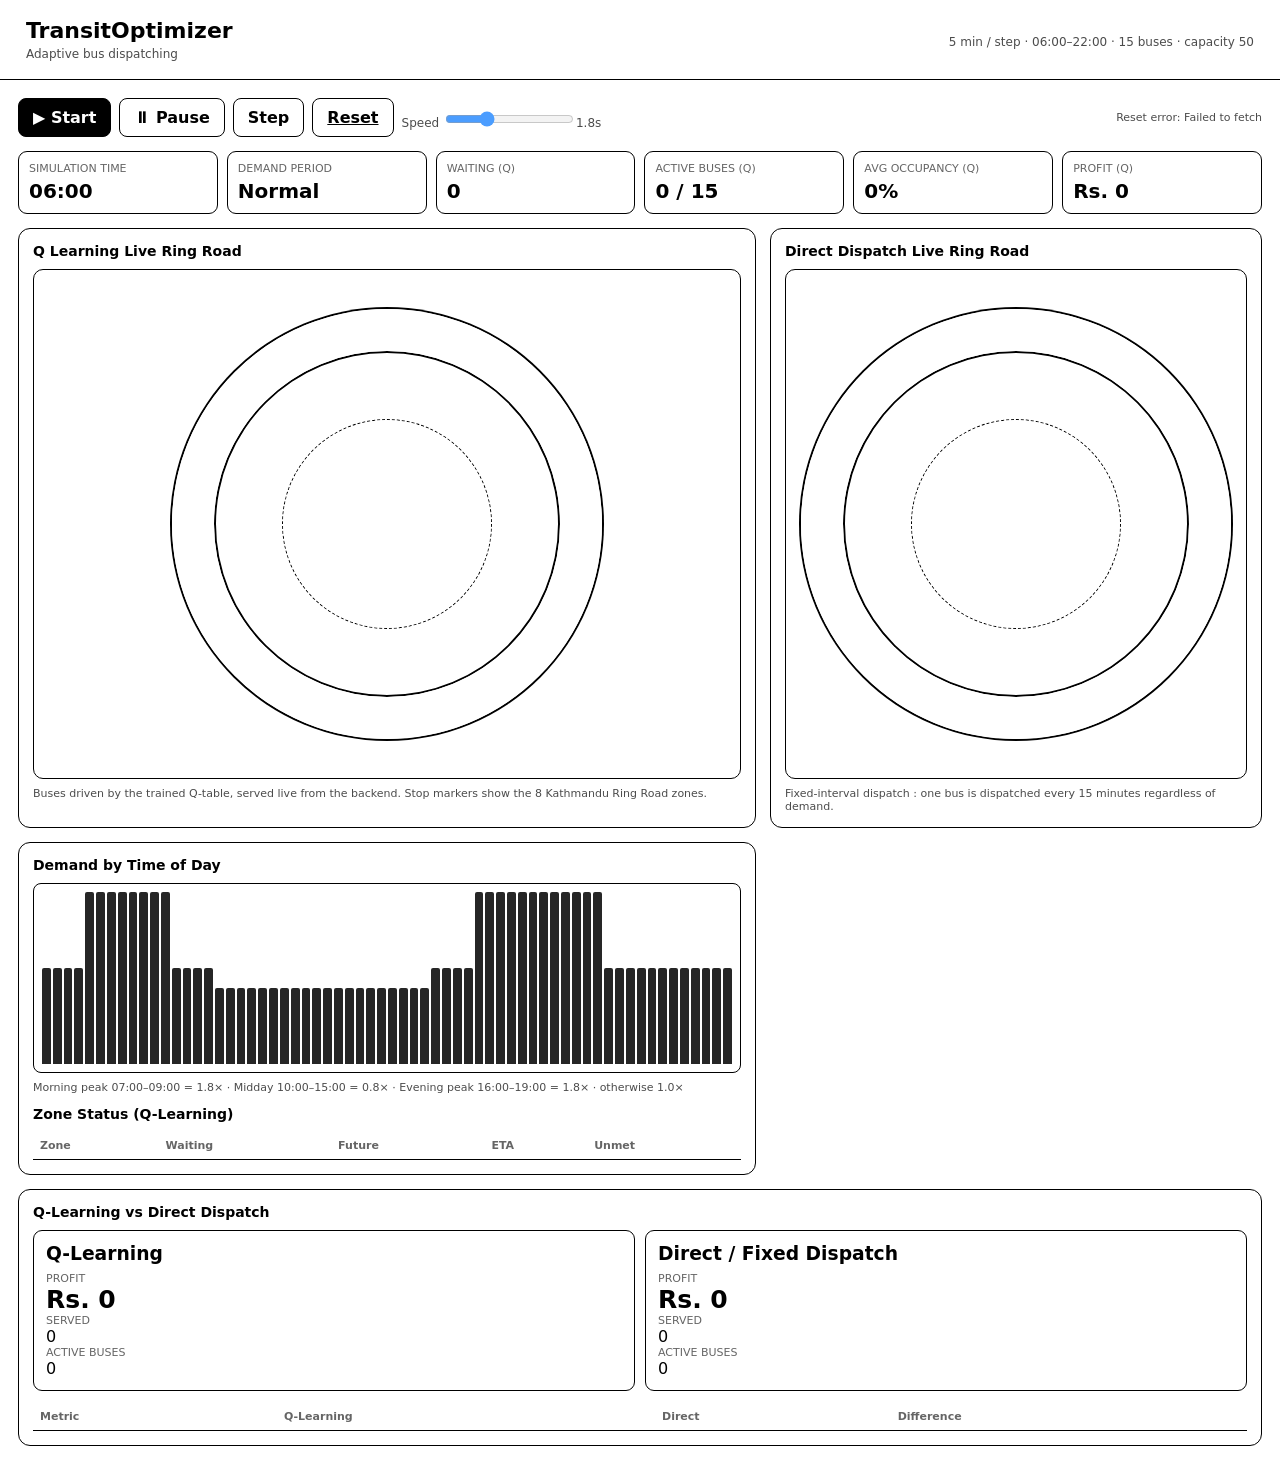
==== commit 6351d841: "docs : add req" ====
--- a/frontend/index.html
+++ b/frontend/index.html
@@ -48,14 +48,14 @@
 </head>
 <body>
 <header>
-<div><h1>🚌 TransitOptimizer</h1><div class="sub">Adaptive bus dispatching — Kathmandu Ring Road</div></div>
+<div><h1>TransitOptimizer</h1><div class="sub">Adaptive bus dispatching</div></div>
 <div class="sub">5 min / step · 06:00–22:00 · 15 buses · capacity 50</div>
 </header>
 
 <main>
 <div class="toolbar">
 <button onclick="start()">▶ Start</button><button class="secondary" onclick="pause()">⏸ Pause</button>
-<button class="secondary" onclick="stepOnce()">Step</button><button class="danger" onclick="resetAll()">↻ Reset</button>
+<button class="secondary" onclick="stepOnce()">Step</button><button class="danger" onclick="resetAll()">Reset</button>
 <label class="sub">Speed <input id="speed" type="range" min="400" max="5000" value="1800"><span id="speedVal">1.8s</span></label>
 <span class="statusMsg" id="statusMsg"></span>
 </div>
@@ -71,7 +71,7 @@
 
 <div class="grid" style="margin-top:14px">
 <div class="card">
-<div class="panelTitle">🤖 Q-Learning — Live Ring Road</div>
+<div class="panelTitle">Q Learning Live Ring Road</div>
 <div id="road">
 <div class="roadRing"></div><div class="roadCenter"></div>
 </div>
@@ -79,11 +79,11 @@
 </div>
 
 <div class="card">
-<div class="panelTitle">🚌 Direct Dispatch — Live Ring Road</div>
+<div class="panelTitle">Direct Dispatch Live Ring Road</div>
 <div id="directRoad">
 <div class="roadRing"></div><div class="roadCenter"></div>
 </div>
-<div class="legend">Fixed-interval dispatch: one bus is dispatched every 15 minutes regardless of demand — a constant schedule so one bus is always arriving while the others keep moving.</div>
+<div class="legend">Fixed-interval dispatch : one bus is dispatched every 15 minutes regardless of demand.</div>
 </div>
 
 <div class="card">
@@ -99,8 +99,8 @@
 <div class="card" style="margin-top:14px">
 <div class="panelTitle">Q-Learning vs Direct Dispatch</div>
 <div class="compare">
-<div class="method"><h3>🤖 Q-Learning</h3><div class="label">PROFIT</div><div id="qProfit" class="big">Rs. 0</div><div class="label">SERVED</div><div id="qServed">0</div><div class="label">ACTIVE BUSES</div><div id="qActive">0</div></div>
-<div class="method"><h3>🚌 Direct / Fixed Dispatch</h3><div class="label">PROFIT</div><div id="dProfit" class="big">Rs. 0</div><div class="label">SERVED</div><div id="dServed">0</div><div class="label">ACTIVE BUSES</div><div id="dActive">0</div></div>
+<div class="method"><h3> Q-Learning</h3><div class="label">PROFIT</div><div id="qProfit" class="big">Rs. 0</div><div class="label">SERVED</div><div id="qServed">0</div><div class="label">ACTIVE BUSES</div><div id="qActive">0</div></div>
+<div class="method"><h3> Direct / Fixed Dispatch</h3><div class="label">PROFIT</div><div id="dProfit" class="big">Rs. 0</div><div class="label">SERVED</div><div id="dServed">0</div><div class="label">ACTIVE BUSES</div><div id="dActive">0</div></div>
 </div>
 <div style="height:12px"></div>
 <table><thead><tr><th>Metric</th><th>Q-Learning</th><th>Direct</th><th>Difference</th></tr></thead><tbody id="comparison"></tbody></table>
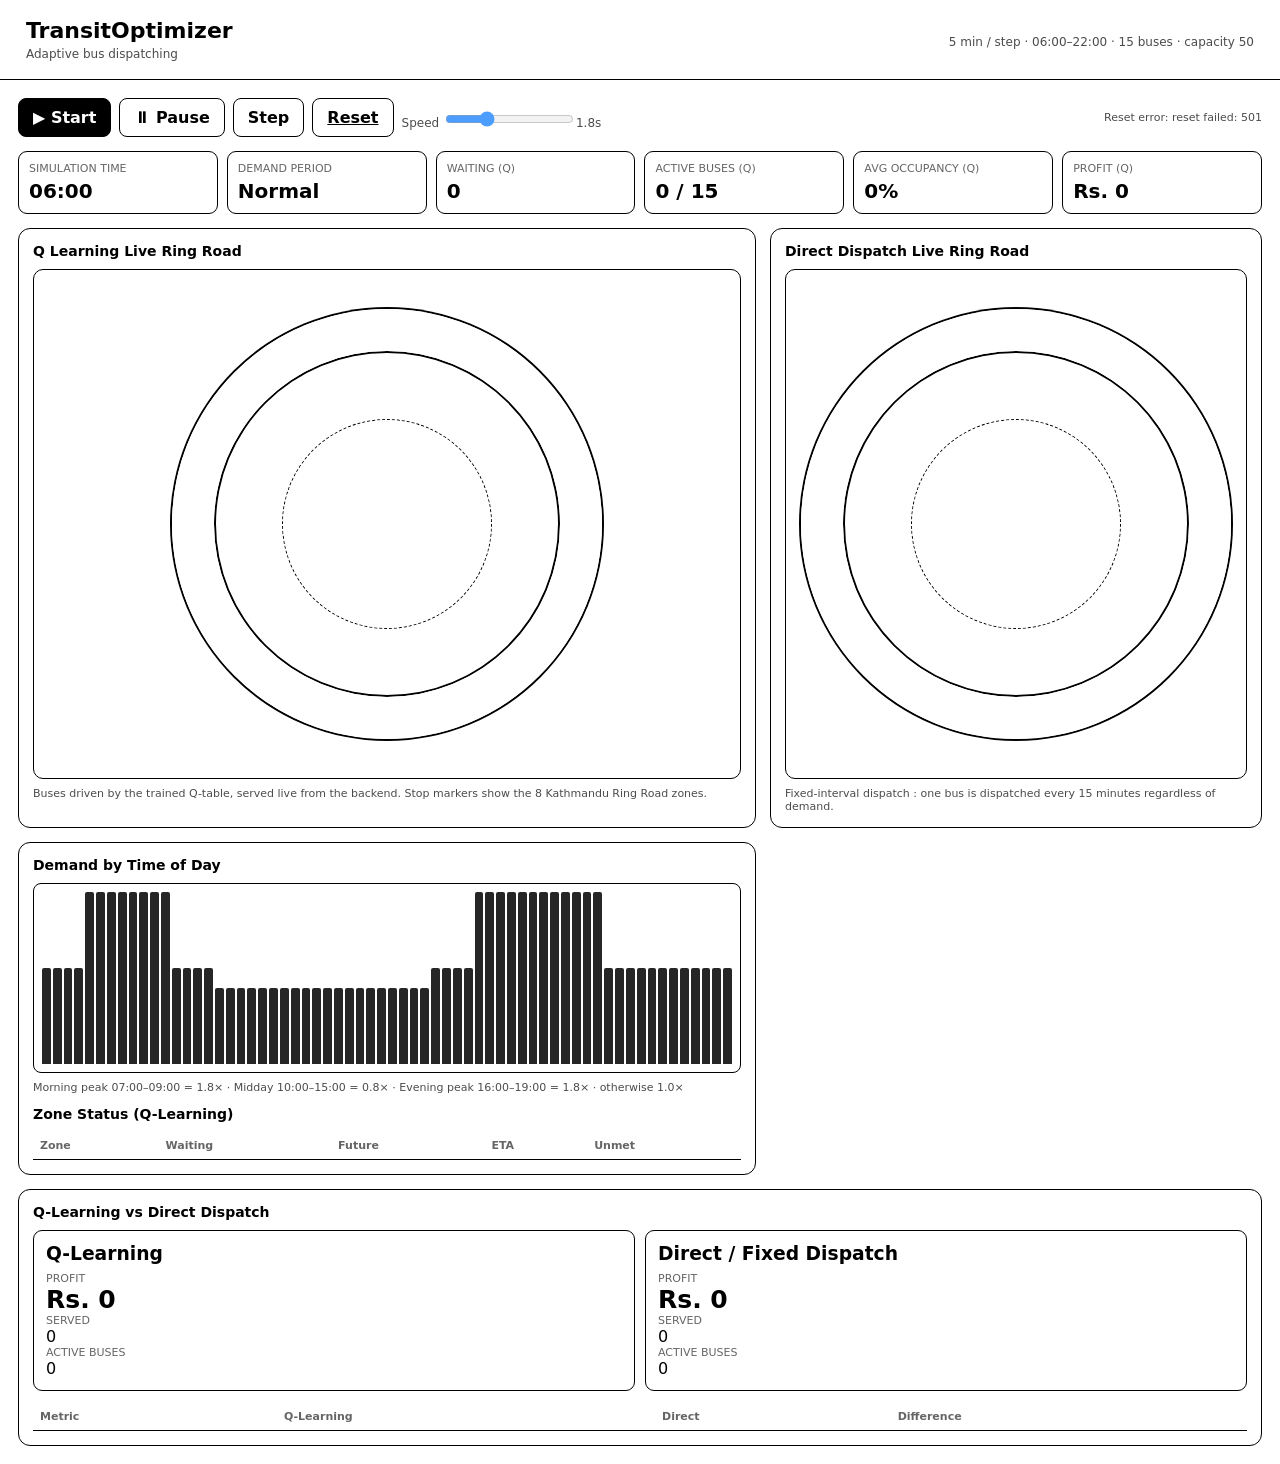
==== commit 9706218d: "fix: fix config" ====
--- a/frontend/index.html
+++ b/frontend/index.html
@@ -107,6 +107,7 @@
 </div>
 </main>
 
+<script src="config.js"></script>
 <script>
 const Z=["Gongabu","Balaju","Kalanki","Balkhu","Satdobato","Koteshwor","Tinkune","Chabahil"];
 
@@ -126,8 +127,11 @@
   return {x:geo.cx+R*Math.cos(a), y:geo.cy+R*Math.sin(a)};
 }
 
-// Backend base URL — same origin by default. Change if the API is hosted elsewhere.
-const API_BASE = "http://127.0.0.1:8000";
+// Backend base URL, read from config.js (see config.js). Falls back to
+// same-origin or the local dev backend if not configured there.
+const API_BASE = (typeof window.APP_CONFIG !== "undefined" && window.APP_CONFIG.BACKEND_URL)
+  ? window.APP_CONFIG.BACKEND_URL
+  : (location.origin && location.origin !== "null" ? location.origin : "http://127.0.0.1:8000");
 
 let timer=null;
 let latest=null; // last payload received from the backend
